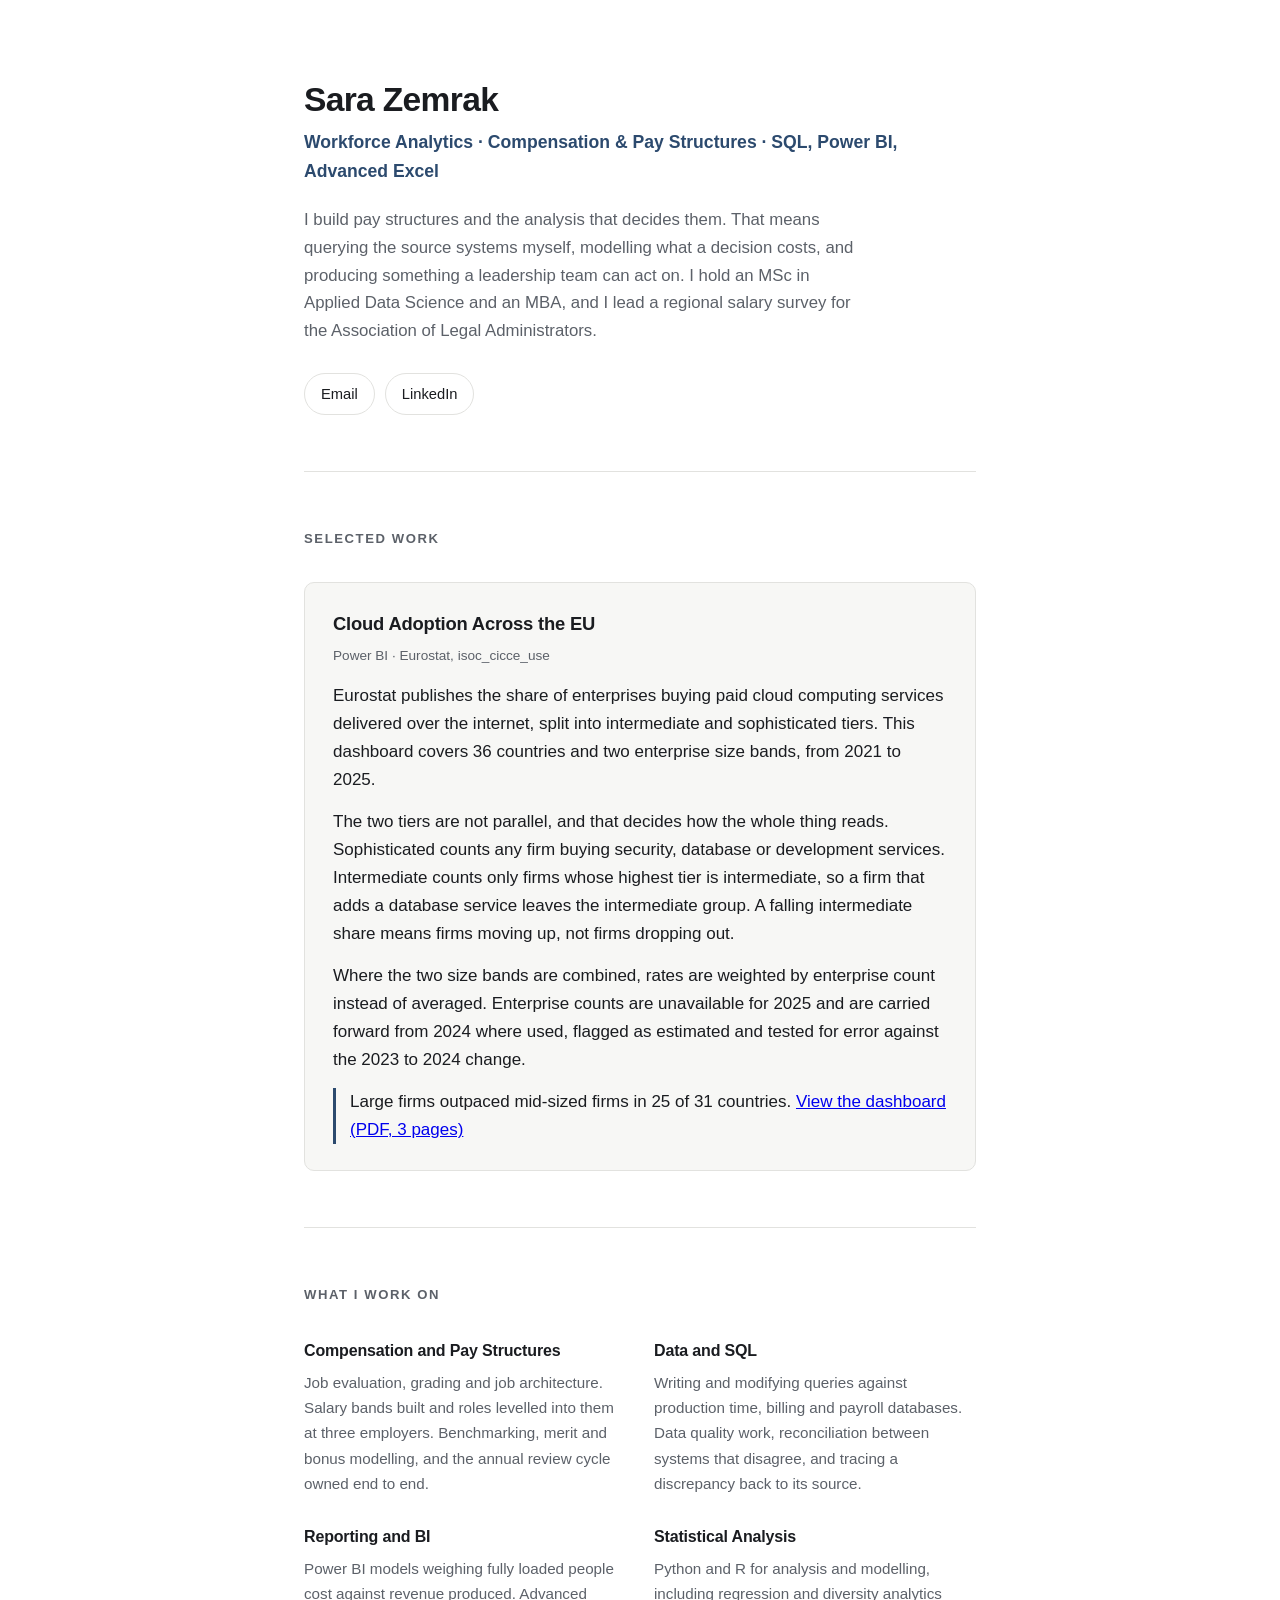
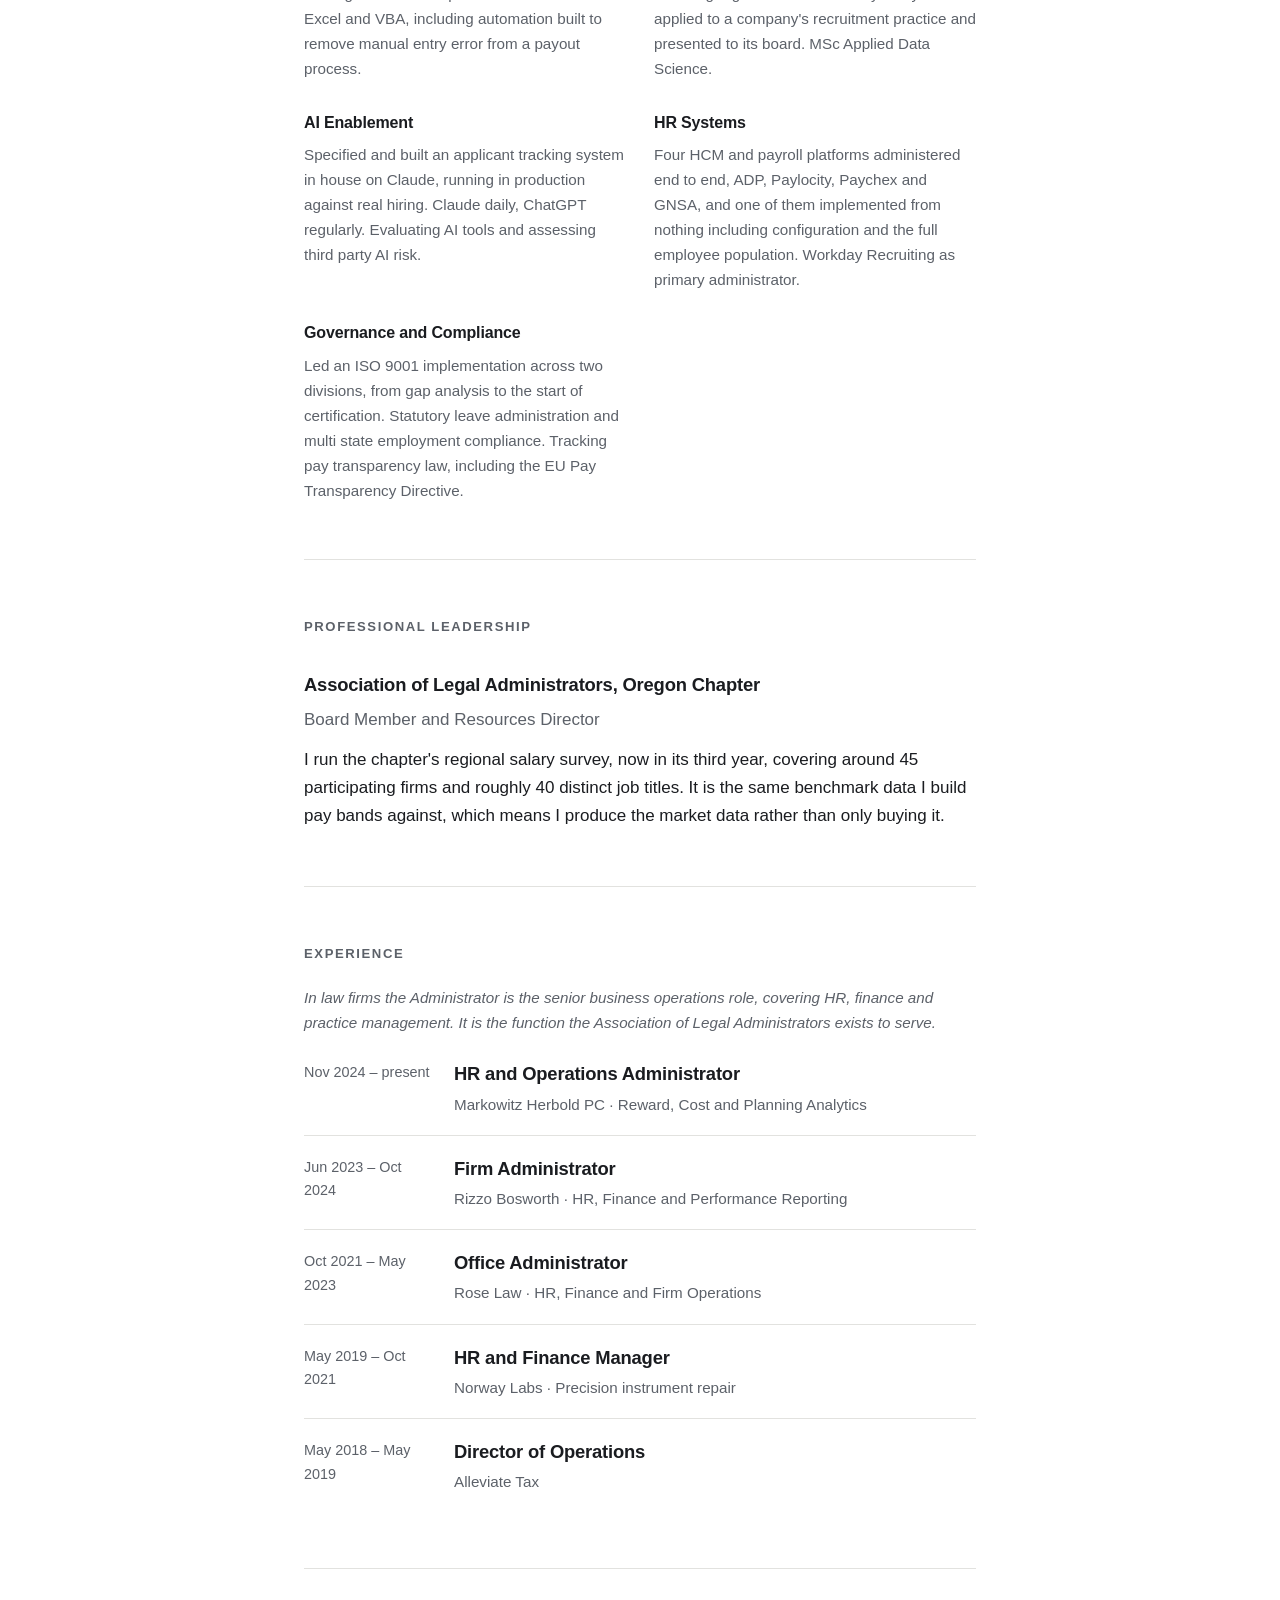
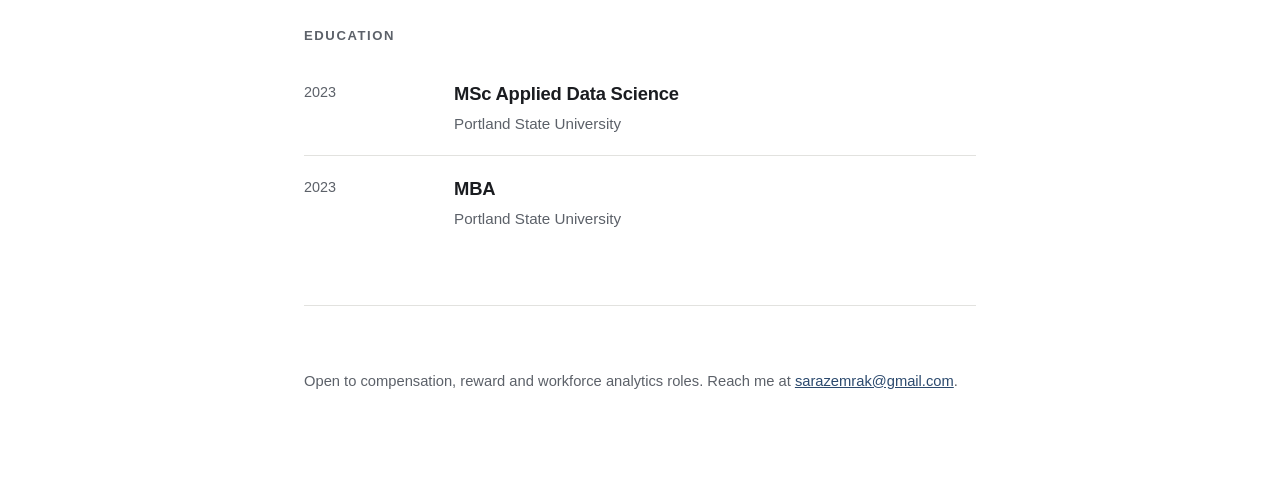
==== index.html @ 0045dd59 "Add files via upload" ====
<!DOCTYPE html>
<html lang="en">
<head>
<meta charset="utf-8">
<meta name="viewport" content="width=device-width, initial-scale=1">
<title>Sara Zemrak - Workforce Analytics and Compensation</title>
<meta name="description" content="Workforce analytics and compensation work: pay structures, SQL against source systems, and modelling that leadership teams act on.">

<!-- ============================================================
     Site is live at its URL but NOT indexed by search engines.
     Delete the line below if you ever want it findable by search.
     ============================================================ -->
<meta name="robots" content="noindex, nofollow">

<style>
:root {
  --bg: #ffffff;
  --surface: #f7f7f5;
  --text: #1a1c20;
  --muted: #5c6169;
  --line: #e2e2df;
  --accent: #2c4a6e;
}

@media (prefers-color-scheme: dark) {
  :root {
    --bg: #14161a;
    --surface: #1c1f25;
    --text: #e8e7e4;
    --muted: #9aa0a8;
    --line: #2a2e35;
    --accent: #8fb3d9;
  }
}

* { box-sizing: border-box; }

body {
  margin: 0;
  padding: 0;
  background: var(--bg);
  color: var(--text);
  font-family: -apple-system, BlinkMacSystemFont, "Segoe UI", Helvetica, Arial, sans-serif;
  font-size: 17px;
  line-height: 1.65;
  -webkit-font-smoothing: antialiased;
}

.wrap {
  max-width: 720px;
  margin: 0 auto;
  padding: 0 24px;
}

/* ---------- header ---------- */

header {
  padding: 80px 0 56px;
  border-bottom: 1px solid var(--line);
}

h1 {
  font-size: 2.1rem;
  line-height: 1.2;
  margin: 0 0 8px;
  letter-spacing: -0.02em;
}

.role {
  font-size: 1.1rem;
  color: var(--accent);
  font-weight: 600;
  margin: 0 0 20px;
}

.intro {
  font-size: 1.05rem;
  color: var(--muted);
  margin: 0 0 28px;
  max-width: 60ch;
}

.links {
  display: flex;
  flex-wrap: wrap;
  gap: 10px;
}

.links a {
  display: inline-block;
  padding: 8px 16px;
  border: 1px solid var(--line);
  border-radius: 999px;
  color: var(--text);
  text-decoration: none;
  font-size: 0.92rem;
  transition: border-color .15s, color .15s;
}

.links a:hover {
  border-color: var(--accent);
  color: var(--accent);
}

/* ---------- sections ---------- */

section {
  padding: 56px 0;
  border-bottom: 1px solid var(--line);
}

h2 {
  font-size: 0.82rem;
  text-transform: uppercase;
  letter-spacing: 0.12em;
  color: var(--muted);
  font-weight: 600;
  margin: 0 0 32px;
}

h3 {
  font-size: 1.15rem;
  margin: 0 0 6px;
  letter-spacing: -0.01em;
}

/* ---------- work cards ---------- */

.case {
  background: var(--surface);
  border: 1px solid var(--line);
  border-radius: 10px;
  padding: 26px 28px;
  margin-bottom: 20px;
}

.case:last-child { margin-bottom: 0; }

.case .context {
  font-size: 0.85rem;
  color: var(--muted);
  margin: 0 0 14px;
}

.case p { margin: 0 0 14px; }
.case p:last-child { margin-bottom: 0; }

.result {
  border-left: 3px solid var(--accent);
  padding-left: 14px;
  font-weight: 500;
}

/* ---------- capability grid ---------- */

.grid {
  display: grid;
  grid-template-columns: repeat(auto-fit, minmax(220px, 1fr));
  gap: 28px;
}

.grid h3 { font-size: 1rem; }

.grid p {
  margin: 0;
  color: var(--muted);
  font-size: 0.95rem;
}

/* ---------- experience ---------- */

.role-entry {
  display: grid;
  grid-template-columns: 130px 1fr;
  gap: 20px;
  padding: 18px 0;
  border-top: 1px solid var(--line);
}

.role-entry:first-of-type { border-top: none; padding-top: 0; }

.role-entry .when {
  color: var(--muted);
  font-size: 0.9rem;
  padding-top: 2px;
}

.role-entry h3 { margin-bottom: 2px; }

.role-entry .org {
  color: var(--muted);
  font-size: 0.95rem;
  margin: 0;
}

@media (max-width: 560px) {
  .role-entry { grid-template-columns: 1fr; gap: 4px; }
  header { padding-top: 56px; }
  h1 { font-size: 1.75rem; }
}

/* ---------- footer ---------- */

footer {
  padding: 48px 0 72px;
  color: var(--muted);
  font-size: 0.92rem;
}

footer a { color: var(--accent); }
</style>
</head>
<body>

<div class="wrap">

<header>
  <h1>Sara Zemrak</h1>
  <p class="role">Workforce Analytics &middot; Compensation &amp; Pay Structures &middot; SQL, Power BI, Advanced Excel</p>

  <p class="intro">
    I build pay structures and the analysis that decides them. That means querying the
    source systems myself, modelling what a decision costs, and producing something a
    leadership team can act on. I hold an MSc in Applied Data Science and an MBA, and
    I lead a regional salary survey for the Association of Legal Administrators.
  </p>

  <div class="links">
    <a href="mailto:sarazemrak@gmail.com">Email</a>
    <a href="https://www.linkedin.com/in/sarazemrak">LinkedIn</a>
  </div>
</header>

<section>
  <h2>Selected Work</h2>

  <div class="case">
    <h3>Cloud Adoption Across the EU</h3>
    <p class="context">Power BI &middot; Eurostat, isoc_cicce_use</p>
    <p>Eurostat publishes the share of enterprises buying paid cloud computing
       services delivered over the internet, split into intermediate and
       sophisticated tiers. This dashboard covers 36 countries and two enterprise
       size bands, from 2021 to 2025.</p>
    <p>The two tiers are not parallel, and that decides how the whole thing reads.
       Sophisticated counts any firm buying security, database or development
       services. Intermediate counts only firms whose highest tier is intermediate,
       so a firm that adds a database service leaves the intermediate group. A
       falling intermediate share means firms moving up, not firms dropping out.</p>
    <p>Where the two size bands are combined, rates are weighted by enterprise count
       instead of averaged. Enterprise counts are unavailable for 2025 and are
       carried forward from 2024 where used, flagged as estimated and tested for
       error against the 2023 to 2024 change.</p>
    <p class="result">Large firms outpaced mid-sized firms in 25 of 31 countries.
       <a href="cloud-adoption-dashboard.pdf">View the dashboard (PDF, 3 pages)</a></p>
  </div>

  <!-- Further cards go here as they are finished. Template:

  <div class="case">
    <h3>Title</h3>
    <p class="context">Tool &middot; Dataset</p>
    <p>What it shows.</p>
    <p>How it is built.</p>
    <p class="result">The finding. <a href="file.pdf">Link</a></p>
  </div>

  -->

</section>

<section>
  <h2>What I Work On</h2>

  <div class="grid">

    <div>
      <h3>Compensation and Pay Structures</h3>
      <p>Job evaluation, grading and job architecture. Salary bands built and roles
         levelled into them at three employers. Benchmarking, merit and bonus
         modelling, and the annual review cycle owned end to end.</p>
    </div>

    <div>
      <h3>Data and SQL</h3>
      <p>Writing and modifying queries against production time, billing and payroll
         databases. Data quality work, reconciliation between systems that disagree,
         and tracing a discrepancy back to its source.</p>
    </div>

    <div>
      <h3>Reporting and BI</h3>
      <p>Power BI models weighing fully loaded people cost against revenue produced.
         Advanced Excel and VBA, including automation built to remove manual entry
         error from a payout process.</p>
    </div>

    <div>
      <h3>Statistical Analysis</h3>
      <p>Python and R for analysis and modelling, including regression and diversity
         analytics applied to a company's recruitment practice and presented to its
         board. MSc Applied Data Science.</p>
    </div>

    <div>
      <h3>AI Enablement</h3>
      <p>Specified and built an applicant tracking system in house on Claude, running
         in production against real hiring. Claude daily, ChatGPT regularly. Evaluating
         AI tools and assessing third party AI risk.</p>
    </div>

    <div>
      <h3>HR Systems</h3>
      <p>Four HCM and payroll platforms administered end to end, ADP, Paylocity,
         Paychex and GNSA, and one of them implemented from nothing including
         configuration and the full employee population. Workday Recruiting as
         primary administrator.</p>
    </div>

    <div>
      <h3>Governance and Compliance</h3>
      <p>Led an ISO 9001 implementation across two divisions, from gap analysis to
         the start of certification. Statutory leave administration and multi state
         employment compliance. Tracking pay transparency law, including the EU
         Pay Transparency Directive.</p>
    </div>

  </div>
</section>

<section>
  <h2>Professional Leadership</h2>

  <h3>Association of Legal Administrators, Oregon Chapter</h3>
  <p class="org" style="color:var(--muted); margin:0 0 12px;">Board Member and Resources Director</p>
  <p style="margin:0;">I run the chapter's regional salary survey, now in its third year,
     covering around 45 participating firms and roughly 40 distinct job titles. It is
     the same benchmark data I build pay bands against, which means I produce the
     market data rather than only buying it.</p>
</section>

<section>
  <h2>Experience</h2>

  <p style="font-style:italic; color:var(--muted); font-size:0.95rem; margin:-12px 0 24px;">
    In law firms the Administrator is the senior business operations role, covering HR,
    finance and practice management. It is the function the Association of Legal
    Administrators exists to serve.</p>

  <div class="role-entry">
    <div class="when">Nov 2024 &ndash; present</div>
    <div>
      <h3>HR and Operations Administrator</h3>
      <p class="org">Markowitz Herbold PC &middot; Reward, Cost and Planning Analytics</p>
    </div>
  </div>

  <div class="role-entry">
    <div class="when">Jun 2023 &ndash; Oct 2024</div>
    <div>
      <h3>Firm Administrator</h3>
      <p class="org">Rizzo Bosworth &middot; HR, Finance and Performance Reporting</p>
    </div>
  </div>

  <div class="role-entry">
    <div class="when">Oct 2021 &ndash; May 2023</div>
    <div>
      <h3>Office Administrator</h3>
      <p class="org">Rose Law &middot; HR, Finance and Firm Operations</p>
    </div>
  </div>

  <div class="role-entry">
    <div class="when">May 2019 &ndash; Oct 2021</div>
    <div>
      <h3>HR and Finance Manager</h3>
      <p class="org">Norway Labs &middot; Precision instrument repair</p>
    </div>
  </div>

  <div class="role-entry">
    <div class="when">May 2018 &ndash; May 2019</div>
    <div>
      <h3>Director of Operations</h3>
      <p class="org">Alleviate Tax</p>
    </div>
  </div>

</section>

<section>
  <h2>Education</h2>

  <div class="role-entry">
    <div class="when">2023</div>
    <div>
      <h3>MSc Applied Data Science</h3>
      <p class="org">Portland State University</p>
    </div>
  </div>

  <div class="role-entry">
    <div class="when">2023</div>
    <div>
      <h3>MBA</h3>
      <p class="org">Portland State University</p>
    </div>
  </div>

</section>

<footer>
  <p>Open to compensation, reward and workforce analytics roles.
     Reach me at <a href="mailto:sarazemrak@gmail.com">sarazemrak@gmail.com</a>.</p>
</footer>

</div>

</body>
</html>
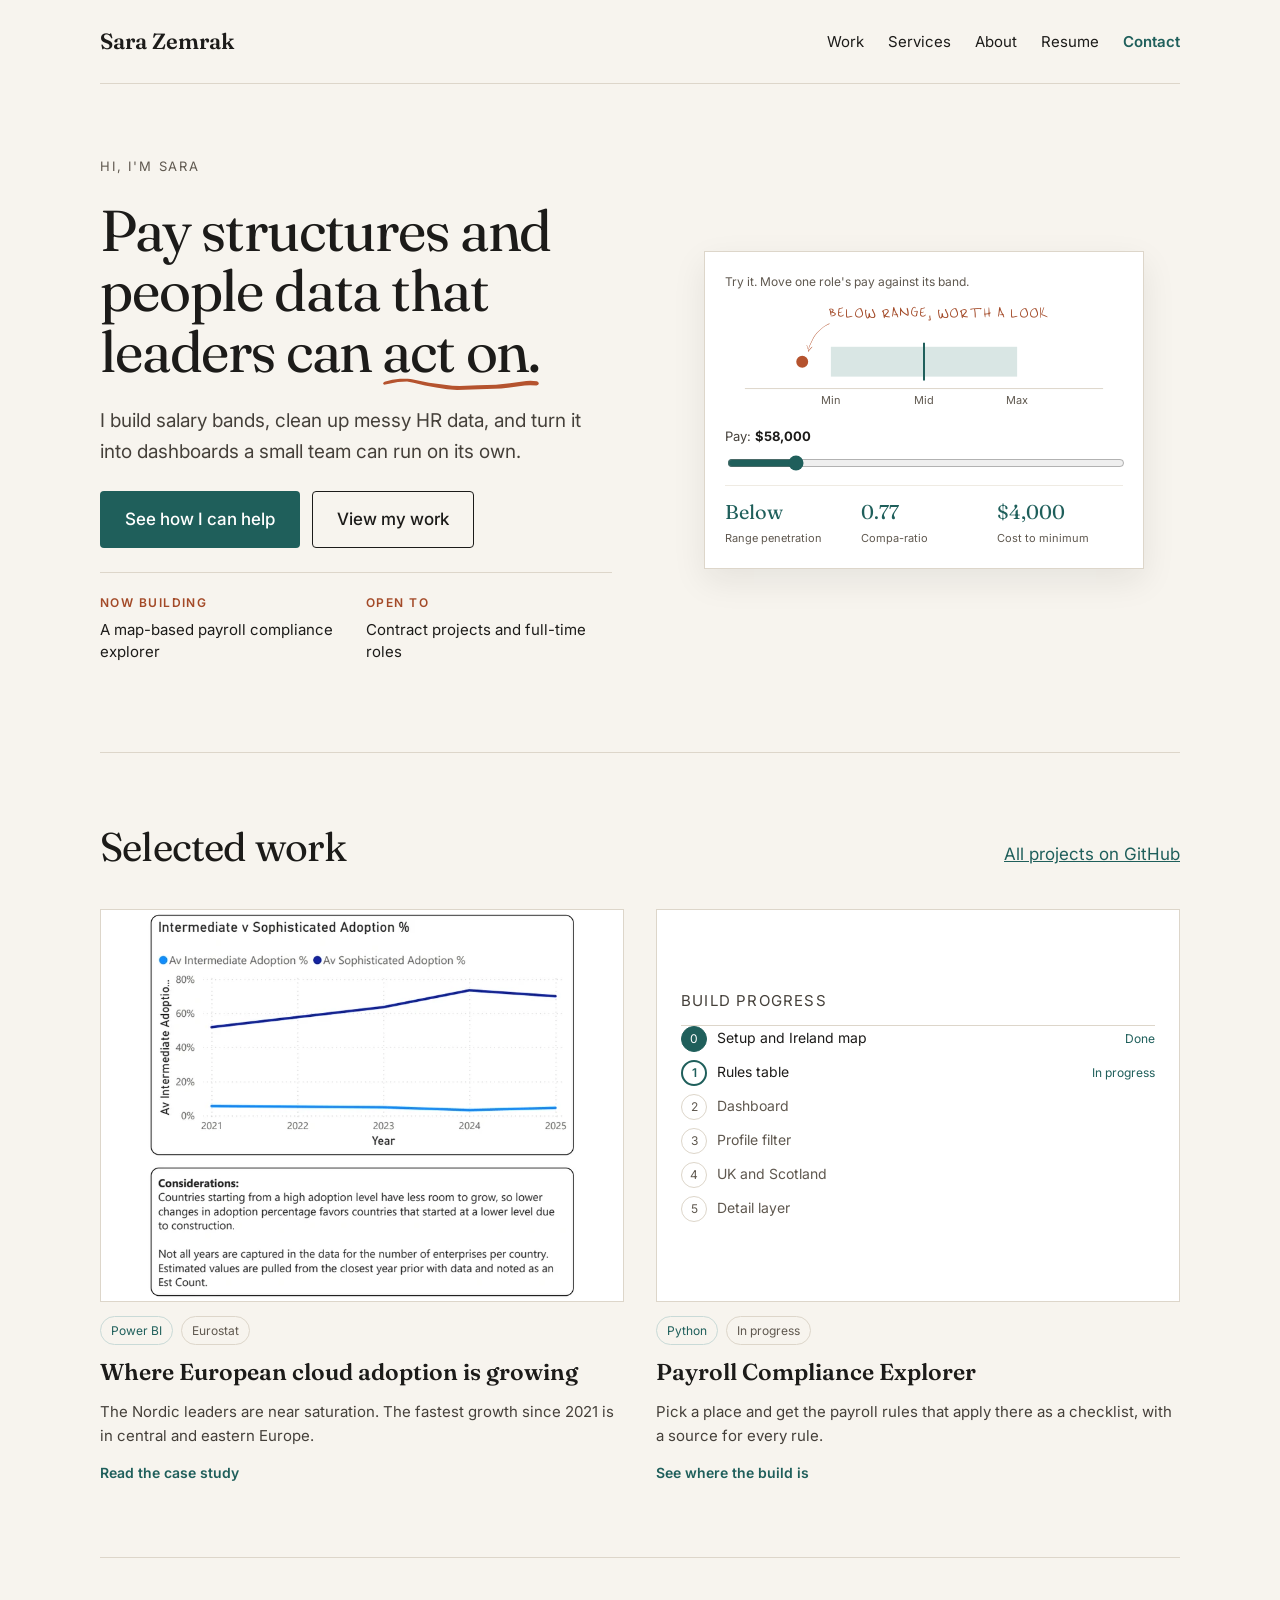
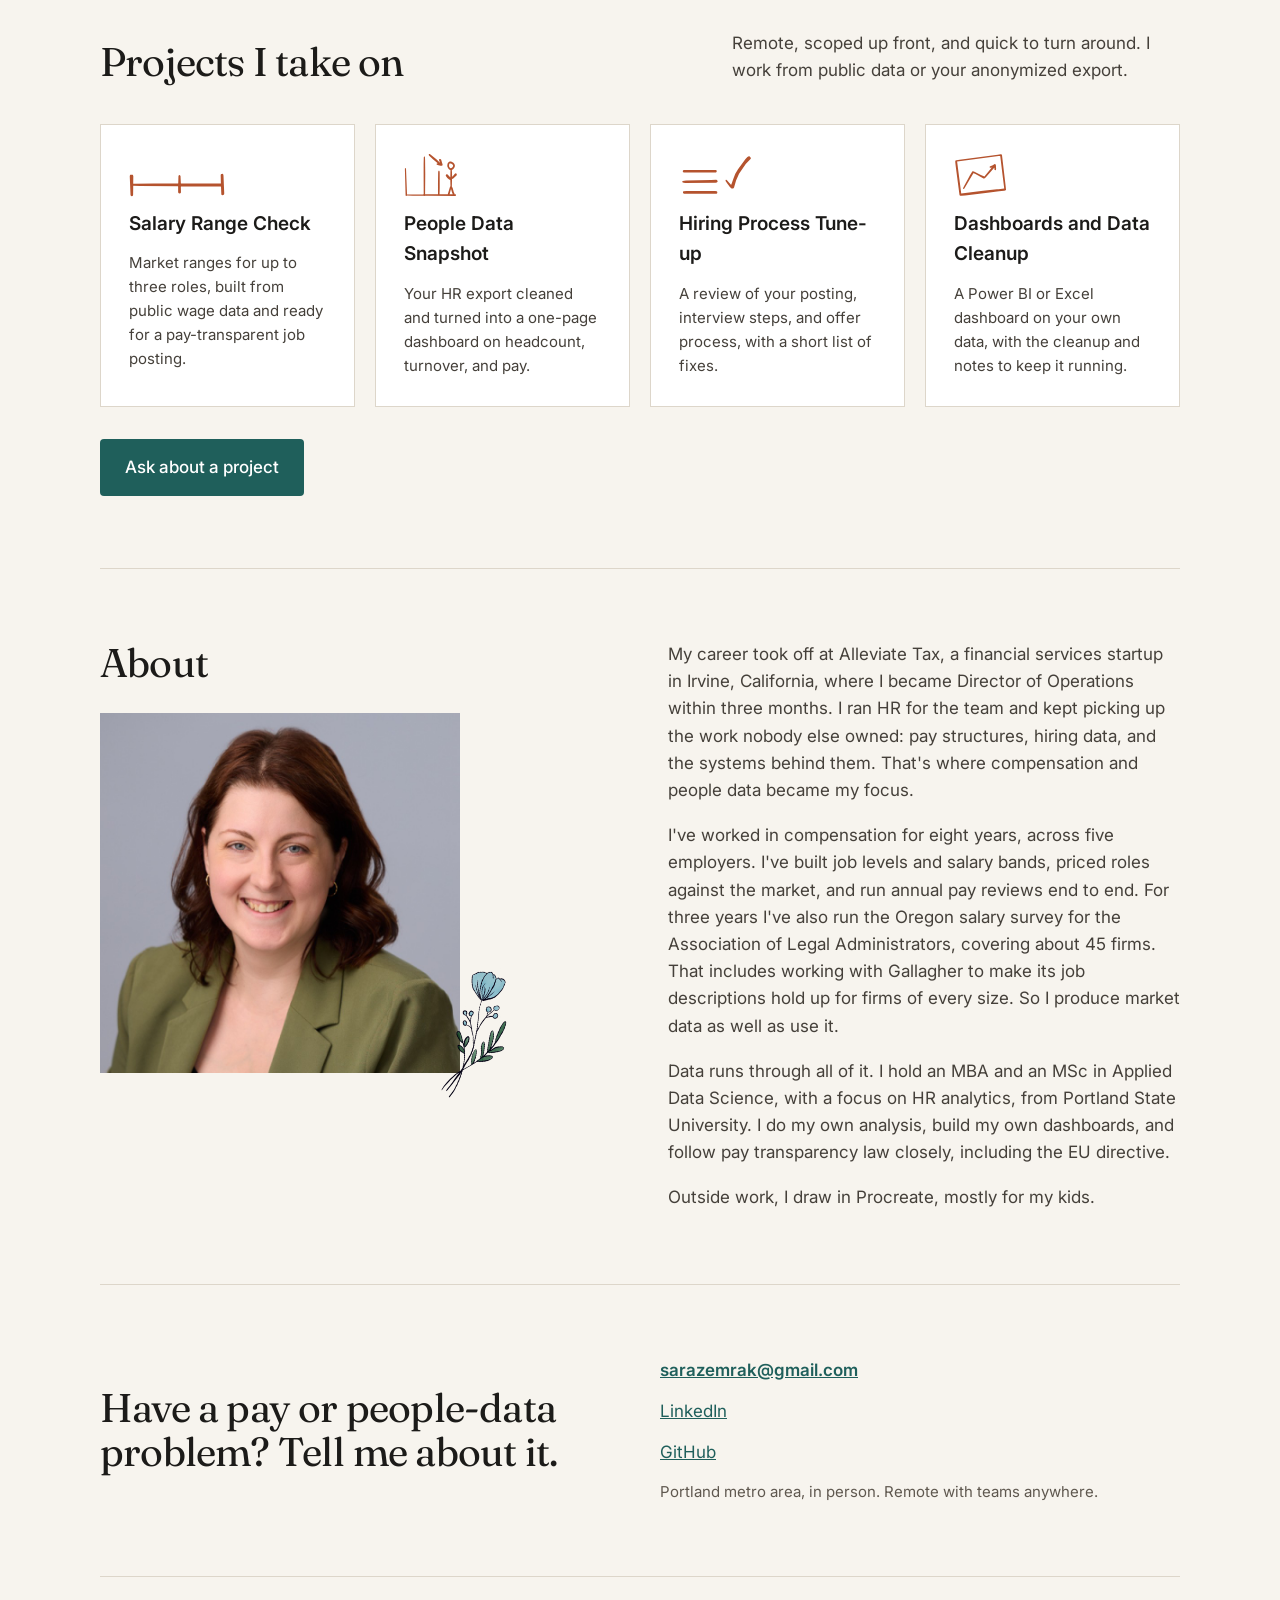
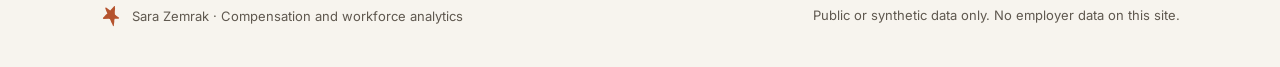
==== commit 7a611c1c: "Launch portfolio site with resume page and case studies Homepage rebuild, interactive resume, Cloud " ====
--- a/index.html
+++ b/index.html
@@ -1,420 +1,178 @@
-<!DOCTYPE html>
+<!doctype html>
 <html lang="en">
 <head>
 <meta charset="utf-8">
 <meta name="viewport" content="width=device-width, initial-scale=1">
-<title>Sara Zemrak - Workforce Analytics and Compensation</title>
-<meta name="description" content="Workforce analytics and compensation work: pay structures, SQL against source systems, and modelling that leadership teams act on.">
-
-<!-- ============================================================
-     Site is live at its URL but NOT indexed by search engines.
-     Delete the line below if you ever want it findable by search.
-     ============================================================ -->
-<meta name="robots" content="noindex, nofollow">
-
-<style>
-:root {
-  --bg: #ffffff;
-  --surface: #f7f7f5;
-  --text: #1a1c20;
-  --muted: #5c6169;
-  --line: #e2e2df;
-  --accent: #2c4a6e;
-}
-
-@media (prefers-color-scheme: dark) {
-  :root {
-    --bg: #14161a;
-    --surface: #1c1f25;
-    --text: #e8e7e4;
-    --muted: #9aa0a8;
-    --line: #2a2e35;
-    --accent: #8fb3d9;
-  }
-}
-
-* { box-sizing: border-box; }
-
-body {
-  margin: 0;
-  padding: 0;
-  background: var(--bg);
-  color: var(--text);
-  font-family: -apple-system, BlinkMacSystemFont, "Segoe UI", Helvetica, Arial, sans-serif;
-  font-size: 17px;
-  line-height: 1.65;
-  -webkit-font-smoothing: antialiased;
-}
-
-.wrap {
-  max-width: 720px;
-  margin: 0 auto;
-  padding: 0 24px;
-}
-
-/* ---------- header ---------- */
-
-header {
-  padding: 80px 0 56px;
-  border-bottom: 1px solid var(--line);
-}
-
-h1 {
-  font-size: 2.1rem;
-  line-height: 1.2;
-  margin: 0 0 8px;
-  letter-spacing: -0.02em;
-}
-
-.role {
-  font-size: 1.1rem;
-  color: var(--accent);
-  font-weight: 600;
-  margin: 0 0 20px;
-}
-
-.intro {
-  font-size: 1.05rem;
-  color: var(--muted);
-  margin: 0 0 28px;
-  max-width: 60ch;
-}
-
-.links {
-  display: flex;
-  flex-wrap: wrap;
-  gap: 10px;
-}
-
-.links a {
-  display: inline-block;
-  padding: 8px 16px;
-  border: 1px solid var(--line);
-  border-radius: 999px;
-  color: var(--text);
-  text-decoration: none;
-  font-size: 0.92rem;
-  transition: border-color .15s, color .15s;
-}
-
-.links a:hover {
-  border-color: var(--accent);
-  color: var(--accent);
-}
-
-/* ---------- sections ---------- */
-
-section {
-  padding: 56px 0;
-  border-bottom: 1px solid var(--line);
-}
-
-h2 {
-  font-size: 0.82rem;
-  text-transform: uppercase;
-  letter-spacing: 0.12em;
-  color: var(--muted);
-  font-weight: 600;
-  margin: 0 0 32px;
-}
-
-h3 {
-  font-size: 1.15rem;
-  margin: 0 0 6px;
-  letter-spacing: -0.01em;
-}
-
-/* ---------- work cards ---------- */
-
-.case {
-  background: var(--surface);
-  border: 1px solid var(--line);
-  border-radius: 10px;
-  padding: 26px 28px;
-  margin-bottom: 20px;
-}
-
-.case:last-child { margin-bottom: 0; }
-
-.case .context {
-  font-size: 0.85rem;
-  color: var(--muted);
-  margin: 0 0 14px;
-}
-
-.case p { margin: 0 0 14px; }
-.case p:last-child { margin-bottom: 0; }
-
-.result {
-  border-left: 3px solid var(--accent);
-  padding-left: 14px;
-  font-weight: 500;
-}
-
-/* ---------- capability grid ---------- */
-
-.grid {
-  display: grid;
-  grid-template-columns: repeat(auto-fit, minmax(220px, 1fr));
-  gap: 28px;
-}
-
-.grid h3 { font-size: 1rem; }
-
-.grid p {
-  margin: 0;
-  color: var(--muted);
-  font-size: 0.95rem;
-}
-
-/* ---------- experience ---------- */
-
-.role-entry {
-  display: grid;
-  grid-template-columns: 130px 1fr;
-  gap: 20px;
-  padding: 18px 0;
-  border-top: 1px solid var(--line);
-}
-
-.role-entry:first-of-type { border-top: none; padding-top: 0; }
-
-.role-entry .when {
-  color: var(--muted);
-  font-size: 0.9rem;
-  padding-top: 2px;
-}
-
-.role-entry h3 { margin-bottom: 2px; }
-
-.role-entry .org {
-  color: var(--muted);
-  font-size: 0.95rem;
-  margin: 0;
-}
-
-@media (max-width: 560px) {
-  .role-entry { grid-template-columns: 1fr; gap: 4px; }
-  header { padding-top: 56px; }
-  h1 { font-size: 1.75rem; }
-}
-
-/* ---------- footer ---------- */
-
-footer {
-  padding: 48px 0 72px;
-  color: var(--muted);
-  font-size: 0.92rem;
-}
-
-footer a { color: var(--accent); }
-</style>
+<title>Sara Zemrak · Compensation and Workforce Analytics</title>
+<meta name="description" content="Sara Zemrak builds salary bands, cleans up HR data, and turns it into dashboards small teams can run. Compensation and workforce analytics with SQL, Power BI, and Excel.">
+<link rel="canonical" href="https://sarazemrak.github.io/">
+<meta property="og:type" content="website">
+<meta property="og:title" content="Sara Zemrak · Compensation and Workforce Analytics">
+<meta property="og:description" content="Pay structures and people data that leaders can act on.">
+<meta property="og:url" content="https://sarazemrak.github.io/">
+<link rel="icon" href="favicon.svg" type="image/svg+xml">
+<link rel="preconnect" href="https://fonts.googleapis.com">
+<link rel="preconnect" href="https://fonts.gstatic.com" crossorigin>
+<link href="https://fonts.googleapis.com/css2?family=Fraunces:ital,opsz,wght@0,9..144,400;0,9..144,600;1,9..144,400&family=Inter:wght@400;500;600&display=swap" rel="stylesheet">
+<link rel="stylesheet" href="assets/site.css">
 </head>
 <body>
-
+<a class="skip" href="#main">Skip to content</a>
 <div class="wrap">
 
-<header>
-  <h1>Sara Zemrak</h1>
-  <p class="role">Workforce Analytics &middot; Compensation &amp; Pay Structures &middot; SQL, Power BI, Advanced Excel</p>
-
-  <p class="intro">
-    I build pay structures and the analysis that decides them. That means querying the
-    source systems myself, modelling what a decision costs, and producing something a
-    leadership team can act on. I hold an MSc in Applied Data Science and an MBA, and
-    I lead a regional salary survey for the Association of Legal Administrators.
-  </p>
-
-  <div class="links">
-    <a href="mailto:sarazemrak@gmail.com">Email</a>
-    <a href="https://www.linkedin.com/in/sarazemrak">LinkedIn</a>
-  </div>
+<header class="site-header">
+  <a class="brand" href="./">Sara Zemrak</a>
+  <nav class="site-nav" aria-label="Main">
+    <a href="#work">Work</a>
+    <a href="#services">Services</a>
+    <a href="#about">About</a>
+    <a href="resume/">Resume</a>
+    <a class="nav-cta" href="#contact">Contact</a>
+  </nav>
 </header>
 
-<section>
-  <h2>Selected Work</h2>
+<main id="main">
 
-  <div class="case">
-    <h3>Cloud Adoption Across the EU</h3>
-    <p class="context">Power BI &middot; Eurostat, isoc_cicce_use</p>
-    <p>Eurostat publishes the share of enterprises buying paid cloud computing
-       services delivered over the internet, split into intermediate and
-       sophisticated tiers. This dashboard covers 36 countries and two enterprise
-       size bands, from 2021 to 2025.</p>
-    <p>The two tiers are not parallel, and that decides how the whole thing reads.
-       Sophisticated counts any firm buying security, database or development
-       services. Intermediate counts only firms whose highest tier is intermediate,
-       so a firm that adds a database service leaves the intermediate group. A
-       falling intermediate share means firms moving up, not firms dropping out.</p>
-    <p>Where the two size bands are combined, rates are weighted by enterprise count
-       instead of averaged. Enterprise counts are unavailable for 2025 and are
-       carried forward from 2024 where used, flagged as estimated and tested for
-       error against the 2023 to 2024 change.</p>
-    <p class="result">Large firms outpaced mid-sized firms in 25 of 31 countries.
-       <a href="cloud-adoption-dashboard.pdf">View the dashboard (PDF, 3 pages)</a></p>
+<section class="hero">
+  <div class="hero-copy">
+    <p class="eyebrow">Hi, I'm Sara</p>
+    <h1 class="display">Pay structures and people data that leaders can
+      <span class="scribble">act on.<svg viewBox="0 0 486 65" preserveAspectRatio="none" aria-hidden="true"><path class="ink" d="M62 13 85 13 94 14 148 27 217 38 239 39 293 36 346 34 387 29 436 21 448 20 467 22 471 25 473 30 471 34 466 37 447 36 431 37 362 48 231 53 202 50 169 44 136 37 102 27 83 23 56 25 15 34 13 32 12 29 15 25 19 23 39 17 62 13Z"/></svg></span></h1>
+    <p class="lede">I build salary bands, clean up messy HR data, and turn it into dashboards a small team can run on its own.</p>
+    <div class="btn-row">
+      <a class="btn btn-primary" href="#services">See how I can help</a>
+      <a class="btn btn-ghost" href="#work">View my work</a>
+    </div>
+    <div class="now-strip">
+      <div><span class="kicker">Now building</span><span>A map-based payroll compliance explorer</span></div>
+      <div><span class="kicker">Open to</span><span>Contract projects and full-time roles</span></div>
+    </div>
   </div>
 
-  <!-- Further cards go here as they are finished. Template:
-
-  <div class="case">
-    <h3>Title</h3>
-    <p class="context">Tool &middot; Dataset</p>
-    <p>What it shows.</p>
-    <p>How it is built.</p>
-    <p class="result">The finding. <a href="file.pdf">Link</a></p>
-  </div>
-
-  -->
-
-</section>
-
-<section>
-  <h2>What I Work On</h2>
-
-  <div class="grid">
-
-    <div>
-      <h3>Compensation and Pay Structures</h3>
-      <p>Job evaluation, grading and job architecture. Salary bands built and roles
-         levelled into them at three employers. Benchmarking, merit and bonus
-         modelling, and the annual review cycle owned end to end.</p>
-    </div>
-
-    <div>
-      <h3>Data and SQL</h3>
-      <p>Writing and modifying queries against production time, billing and payroll
-         databases. Data quality work, reconciliation between systems that disagree,
-         and tracing a discrepancy back to its source.</p>
-    </div>
-
-    <div>
-      <h3>Reporting and BI</h3>
-      <p>Power BI models weighing fully loaded people cost against revenue produced.
-         Advanced Excel and VBA, including automation built to remove manual entry
-         error from a payout process.</p>
-    </div>
-
-    <div>
-      <h3>Statistical Analysis</h3>
-      <p>Python and R for analysis and modelling, including regression and diversity
-         analytics applied to a company's recruitment practice and presented to its
-         board. MSc Applied Data Science.</p>
-    </div>
-
-    <div>
-      <h3>AI Enablement</h3>
-      <p>Specified and built an applicant tracking system in house on Claude, running
-         in production against real hiring. Claude daily, ChatGPT regularly. Evaluating
-         AI tools and assessing third party AI risk.</p>
-    </div>
-
-    <div>
-      <h3>HR Systems</h3>
-      <p>Four HCM and payroll platforms administered end to end, ADP, Paylocity,
-         Paychex and GNSA, and one of them implemented from nothing including
-         configuration and the full employee population. Workday Recruiting as
-         primary administrator.</p>
-    </div>
-
-    <div>
-      <h3>Governance and Compliance</h3>
-      <p>Led an ISO 9001 implementation across two divisions, from gap analysis to
-         the start of certification. Statutory leave administration and multi state
-         employment compliance. Tracking pay transparency law, including the EU
-         Pay Transparency Directive.</p>
-    </div>
-
+  <div class="hero-visual">
+    <figure class="band-card" id="band">
+      <figcaption>Try it. Move one role's pay against its band.</figcaption>
+      <svg viewBox="0 0 400 112" role="img" aria-label="Illustrative salary band">
+        <line x1="20" y1="86" x2="380" y2="86" stroke="#DDD6CA"/>
+        <rect x="106.4" y="44" width="187.2" height="30" fill="#D9E6E4"/>
+        <line x1="200" y1="40" x2="200" y2="78" stroke="#1F5F5B" stroke-width="2"/>
+        <text x="106.4" y="102" font-size="11" fill="#5F584F" text-anchor="middle" font-family="Inter, sans-serif">Min</text>
+        <text x="200" y="102" font-size="11" fill="#5F584F" text-anchor="middle" font-family="Inter, sans-serif">Mid</text>
+        <text x="293.6" y="102" font-size="11" fill="#5F584F" text-anchor="middle" font-family="Inter, sans-serif">Max</text>
+        <circle class="dot" cx="92" cy="59" r="7" stroke="#FFFFFF" stroke-width="2" style="fill: var(--spark)"/>
+        <g class="note-arrow" transform="translate(-12 19.8) scale(0.051)"><path class="ink" d="M456 15 461 14 466 16 467 20 465 24 430 39 393 60 353 86 304 125 227 200 194 238 164 280 142 319 83 443 66 487 62 501 59 517 57 520 54 519 53 514 58 490 68 460 85 420 142 302 162 267 184 237 211 205 236 178 289 127 317 102 355 73 386 53 418 34 446 21 456 15ZM15 439 19 439 24 449 39 498 55 542 57 542 94 500 114 481 124 475 128 477 127 480 96 511 70 541 59 557 53 571 49 574 45 573 42 570 47 553 45 538 31 497 21 462 14 442 15 439Z"/></g>
+        <text class="note" x="118" y="16">below range, worth a look</text>
+      </svg>
+      <label class="band-label">
+        <span>Pay: <strong data-out="pay">$58,000</strong></span>
+        <input type="range" min="50000" max="100000" step="500" value="58000">
+      </label>
+      <dl class="band-stats">
+        <div><dt>Range penetration</dt><dd data-out="pen">Below</dd></div>
+        <div><dt>Compa-ratio</dt><dd data-out="compa">0.77</dd></div>
+        <div><dt>Cost to minimum</dt><dd data-out="cost">$4,000</dd></div>
+      </dl>
+    </figure>
   </div>
 </section>
 
-<section>
-  <h2>Professional Leadership</h2>
-
-  <h3>Association of Legal Administrators, Oregon Chapter</h3>
-  <p class="org" style="color:var(--muted); margin:0 0 12px;">Board Member and Resources Director</p>
-  <p style="margin:0;">I run the chapter's regional salary survey, now in its third year,
-     covering around 45 participating firms and roughly 40 distinct job titles. It is
-     the same benchmark data I build pay bands against, which means I produce the
-     market data rather than only buying it.</p>
+<section class="section" id="work">
+  <div class="section-head">
+    <h2 class="section-title">Selected work</h2>
+    <a href="https://github.com/sarazemrak">All projects on GitHub</a>
+  </div>
+  <div class="card-grid">
+    <a class="work-card" href="work/cloud-adoption/">
+      <div class="shot"><img src="assets/art/shot-cloud.webp" alt="Line chart from the Power BI dashboard: sophisticated cloud adoption rising from about 52 to 70 percent between 2021 and 2025, while intermediate adoption stays near 5 percent." width="800" height="600" loading="lazy"></div>
+      <div class="tags"><span class="tag tag-tool">Power BI</span><span class="tag">Eurostat</span></div>
+      <h3 class="work-title">Where European cloud adoption is growing</h3>
+      <p>The Nordic leaders are near saturation. The fastest growth since 2021 is in central and eastern Europe.</p>
+      <span class="card-cta">Read the case study</span>
+    </a>
+    <!-- Device complaint card hidden until the dashboard and write-up are done.
+    <div class="work-card">
+      <div class="shot">Dashboard screenshot</div>
+      <div class="tags"><span class="tag tag-tool">Power BI</span><span class="tag">FDA reports</span></div>
+      <h3 class="work-title">Medical device complaint trends</h3>
+      <p>Public FDA adverse event reports for coronary stents, cleaned and tracked over time.</p>
+      <span class="card-cta muted">Write-up coming soon</span>
+    </div>
+    -->
+    <a class="work-card" href="work/payroll-explorer/">
+      <div class="shot build" role="img" aria-label="Build progress: Phase 0 done, Phase 1 in progress, four phases to go."><p class="build-h">Build progress</p><ol class="phases"><li class="done"><span class="ph-n">0</span><span class="ph-t">Setup and Ireland map</span><span class="ph-s">Done</span></li><li class="now"><span class="ph-n">1</span><span class="ph-t">Rules table</span><span class="ph-s">In progress</span></li><li class=""><span class="ph-n">2</span><span class="ph-t">Dashboard</span></li><li class=""><span class="ph-n">3</span><span class="ph-t">Profile filter</span></li><li class=""><span class="ph-n">4</span><span class="ph-t">UK and Scotland</span></li><li class=""><span class="ph-n">5</span><span class="ph-t">Detail layer</span></li></ol></div>
+      <div class="tags"><span class="tag tag-tool">Python</span><span class="tag">In progress</span></div>
+      <h3 class="work-title">Payroll Compliance Explorer</h3>
+      <p>Pick a place and get the payroll rules that apply there as a checklist, with a source for every rule.</p>
+      <span class="card-cta">See where the build is</span>
+    </a>
+  </div>
 </section>
 
-<section>
-  <h2>Experience</h2>
+<section class="section" id="services">
+  <div class="section-head">
+    <h2 class="section-title">Projects I take on</h2>
+    <p>Remote, scoped up front, and quick to turn around. I work from public data or your anonymized export.</p>
+  </div>
+  <div class="service-grid">
+    <article class="service">
+      <svg viewBox="0 0 889 222" preserveAspectRatio="xMinYMax meet" aria-hidden="true"><path class="ink" d="M857 8 865 7 870 9 873 14 875 23 882 189 880 199 873 203 864 205 860 204 856 201 855 197 852 128 851 126 849 125 482 124 480 126 481 179 480 183 476 187 469 189 461 187 457 183 455 179 455 135 455 125 453 123 99 120 41 118 39 120 39 124 38 205 33 212 25 214 21 213 17 210 14 203 7 29 9 20 12 17 17 15 29 15 33 16 37 19 38 23 40 30 39 96 41 99 230 97 454 97 456 94 458 28 462 21 468 18 474 22 477 28 480 92 481 97 834 98 848 98 851 96 849 21 851 12 857 8Z"/></svg>
+      <h3>Salary Range Check</h3>
+      <p>Market ranges for up to three roles, built from public wage data and ready for a pay-transparent job posting.</p>
+    </article>
+    <article class="service">
+      <svg viewBox="0 0 656 536" preserveAspectRatio="xMinYMax meet" aria-hidden="true"><path class="ink" d="M306 13 314 13 330 24 398 80 438 118 437 112 427 88 426 81 429 76 437 73 442 72 447 75 453 82 470 139 470 145 467 152 460 156 444 154 409 146 399 141 396 136 398 130 402 127 410 126 411 125 356 78 307 32 303 27 301 21 303 15 306 13ZM248 43 252 44 255 50 257 84 259 256 257 503 262 504 414 503 414 359 416 238 418 222 421 217 425 215 429 216 433 222 435 239 435 428 433 502 435 503 466 504 533 502 556 426 561 412 566 405 564 330 563 328 550 324 528 304 512 284 509 276 509 270 511 266 519 260 527 260 537 268 562 295 564 295 566 208 565 206 550 200 542 193 530 172 527 155 530 132 537 118 543 112 551 107 558 105 568 104 573 105 586 111 602 120 614 134 620 150 619 164 611 182 598 197 583 206 585 243 586 290 588 289 602 274 622 250 635 248 644 263 642 271 633 281 600 312 586 318 585 320 583 409 594 430 606 474 615 494 615 501 627 502 631 505 635 513 633 519 626 524 620 524 295 521 259 521 247 523 235 520 108 520 38 518 33 522 26 523 21 520 19 514 19 498 11 204 11 189 13 186 17 184 21 185 23 188 25 200 37 505 39 506 79 505 230 505 238 504 240 503 239 284 239 132 241 53 244 46 248 43ZM554 128 552 132 549 147 549 160 552 170 556 177 563 183 570 185 579 184 587 177 595 166 598 156 597 148 591 140 579 132 569 129 554 128ZM573 438 569 450 556 502 562 503 594 502 585 480 573 438Z"/></svg>
+      <h3>People Data Snapshot</h3>
+      <p>Your HR export cleaned and turned into a one-page dashboard on headcount, turnover, and pay.</p>
+    </article>
+    <article class="service">
+      <svg viewBox="0 0 359 211" preserveAspectRatio="xMinYMax meet" aria-hidden="true"><path class="ink" d="M335 16 340 17 343 22 345 25 343 29 320 53 288 100 274 131 264 166 260 170 252 170 244 163 235 151 224 135 223 129 226 128 229 129 248 151 250 152 251 151 263 117 270 100 283 78 318 30 328 19 335 16ZM87 81 175 81 180 83 181 87 180 91 177 93 153 94 24 93 20 92 18 89 19 84 23 82 87 81ZM154 129 178 128 182 130 185 134 185 138 181 142 176 143 29 144 18 142 15 138 18 134 34 132 154 129ZM36 182 173 182 181 183 184 187 183 193 180 196 177 196 40 196 23 195 19 191 19 186 22 183 36 182Z"/></svg>
+      <h3>Hiring Process Tune-up</h3>
+      <p>A review of your posting, interview steps, and offer process, with a short list of fixes.</p>
+    </article>
+    <article class="service">
+      <svg viewBox="0 0 478 395" preserveAspectRatio="xMinYMax meet" aria-hidden="true"><path class="ink" d="M418 11 425 12 429 16 431 20 463 291 467 329 464 334 459 337 450 339 405 343 387 346 319 355 100 381 68 384 56 383 52 381 49 375 16 124 11 78 12 72 14 67 18 66 23 66 50 61 393 15 418 11ZM400 28 28 77 65 363 261 340 385 326 400 326 451 318 433 176 416 33 414 27 400 28ZM365 99 372 101 376 108 378 143 376 152 371 154 364 151 363 148 363 134 362 132 361 132 290 214 277 226 269 228 265 228 193 189 177 181 174 181 93 319 88 324 82 322 81 317 91 297 142 203 164 165 168 164 179 167 241 197 273 211 337 133 337 131 328 133 323 132 320 127 321 122 348 110 365 99Z"/></svg>
+      <h3>Dashboards and Data Cleanup</h3>
+      <p>A Power BI or Excel dashboard on your own data, with the cleanup and notes to keep it running.</p>
+    </article>
+  </div>
+  <a class="btn btn-primary" href="#contact">Ask about a project</a>
+</section>
 
-  <p style="font-style:italic; color:var(--muted); font-size:0.95rem; margin:-12px 0 24px;">
-    In law firms the Administrator is the senior business operations role, covering HR,
-    finance and practice management. It is the function the Association of Legal
-    Administrators exists to serve.</p>
-
-  <div class="role-entry">
-    <div class="when">Nov 2024 &ndash; present</div>
-    <div>
-      <h3>HR and Operations Administrator</h3>
-      <p class="org">Markowitz Herbold PC &middot; Reward, Cost and Planning Analytics</p>
+<section class="section about" id="about">
+  <div class="about-side">
+    <h2 class="section-title">About</h2>
+    <div class="photo-wrap">
+      <img class="about-photo" src="assets/sara.jpg" alt="Sara Zemrak" width="800" height="800" loading="lazy">
+      <img class="photo-flower" src="assets/art/flower.webp" alt="" width="488" height="1000" loading="lazy">
     </div>
   </div>
-
-  <div class="role-entry">
-    <div class="when">Jun 2023 &ndash; Oct 2024</div>
-    <div>
-      <h3>Firm Administrator</h3>
-      <p class="org">Rizzo Bosworth &middot; HR, Finance and Performance Reporting</p>
-    </div>
+  <div class="about-body">
+    <p>My career took off at Alleviate Tax, a financial services startup in Irvine, California, where I became Director of Operations within three months. I ran HR for the team and kept picking up the work nobody else owned: pay structures, hiring data, and the systems behind them. That's where compensation and people data became my focus.</p>
+    <p>I've worked in compensation for eight years, across five employers. I've built job levels and salary bands, priced roles against the market, and run annual pay reviews end to end. For three years I've also run the Oregon salary survey for the Association of Legal Administrators, covering about 45 firms. That includes working with Gallagher to make its job descriptions hold up for firms of every size. So I produce market data as well as use it.</p>
+    <p>Data runs through all of it. I hold an MBA and an MSc in Applied Data Science, with a focus on HR analytics, from Portland State University. I do my own analysis, build my own dashboards, and follow pay transparency law closely, including the EU directive.</p>
+    <p>Outside work, I draw in Procreate, mostly for my kids.</p>
+    <!-- Card images (assets/art/card-*.webp) and window-scene.webp are kept for a possible Drawings page. -->
   </div>
-
-  <div class="role-entry">
-    <div class="when">Oct 2021 &ndash; May 2023</div>
-    <div>
-      <h3>Office Administrator</h3>
-      <p class="org">Rose Law &middot; HR, Finance and Firm Operations</p>
-    </div>
-  </div>
-
-  <div class="role-entry">
-    <div class="when">May 2019 &ndash; Oct 2021</div>
-    <div>
-      <h3>HR and Finance Manager</h3>
-      <p class="org">Norway Labs &middot; Precision instrument repair</p>
-    </div>
-  </div>
-
-  <div class="role-entry">
-    <div class="when">May 2018 &ndash; May 2019</div>
-    <div>
-      <h3>Director of Operations</h3>
-      <p class="org">Alleviate Tax</p>
-    </div>
-  </div>
-
 </section>
 
-<section>
-  <h2>Education</h2>
-
-  <div class="role-entry">
-    <div class="when">2023</div>
-    <div>
-      <h3>MSc Applied Data Science</h3>
-      <p class="org">Portland State University</p>
-    </div>
+<section class="section contact" id="contact">
+  <h2 class="section-title">Have a pay or people-data problem? Tell me about it.</h2>
+  <div class="contact-links">
+    <a class="email" href="mailto:sarazemrak@gmail.com">sarazemrak@gmail.com</a>
+    <a href="https://www.linkedin.com/in/sarazemrak">LinkedIn</a>
+    <a href="https://github.com/sarazemrak">GitHub</a>
+    <p>Portland metro area, in person. Remote with teams anywhere.</p>
   </div>
-
-  <div class="role-entry">
-    <div class="when">2023</div>
-    <div>
-      <h3>MBA</h3>
-      <p class="org">Portland State University</p>
-    </div>
-  </div>
-
 </section>
 
-<footer>
-  <p>Open to compensation, reward and workforce analytics roles.
-     Reach me at <a href="mailto:sarazemrak@gmail.com">sarazemrak@gmail.com</a>.</p>
+</main>
+
+<footer class="site-footer">
+  <span class="sig"><svg viewBox="0 0 321 398" aria-hidden="true"><path class="ink" d="M220 17 227 17 231 21 232 47 234 62 229 126 231 174 268 204 302 227 306 232 307 237 302 245 295 249 283 250 247 249 227 250 220 277 220 302 214 350 212 374 209 381 202 384 197 380 178 336 167 315 151 276 140 253 135 252 118 251 27 254 20 250 15 244 14 239 19 228 31 215 67 178 95 154 89 138 73 105 58 64 57 56 59 49 64 46 68 46 80 50 109 73 146 98 220 17Z"/></svg>Sara Zemrak · Compensation and workforce analytics</span>
+  <span>Public or synthetic data only. No employer data on this site.</span>
 </footer>
 
 </div>
-
+<script src="assets/band.js"></script>
 </body>
 </html>
--- a/assets/site.css
+++ b/assets/site.css
@@ -0,0 +1,270 @@
+/* Sara Zemrak portfolio. Editorial direction: Fraunces + Inter, teal and terracotta. */
+
+/* Sara's own handwriting font. It has letters, numbers, and basic punctuation, but no $ or %. */
+@font-face {
+  font-family: "Sara Hand";
+  src: url("fonts/sara-hand.woff") format("woff"), url("fonts/sara-hand.ttf") format("truetype");
+  font-display: swap;
+}
+
+:root {
+  --bg: #F7F4EE;
+  --surface: #FFFFFF;
+  --sunk: #E8E2D6;
+  --ink: #1C1B19;
+  --body: #45403A;
+  --muted: #5F584F;
+  --rule: #DDD6CA;
+  --accent: #1F5F5B;
+  --accent-dark: #123E3B;
+  --tint: #D9E6E4;
+  --spark: #B5532E;      /* drawings and chart marks */
+  --spark-text: #A34A28; /* terracotta that passes contrast as text */
+  --serif: "Fraunces", Georgia, serif;
+  --sans: "Inter", system-ui, -apple-system, "Segoe UI", sans-serif;
+  --hand: "Sara Hand", cursive;
+  color-scheme: light;
+}
+
+* { box-sizing: border-box; }
+
+html { scroll-behavior: smooth; }
+@media (prefers-reduced-motion: reduce) { html { scroll-behavior: auto; } }
+
+body {
+  margin: 0;
+  background: var(--bg);
+  color: var(--ink);
+  font-family: var(--sans);
+  font-size: 17px;
+  line-height: 1.6;
+  -webkit-font-smoothing: antialiased;
+}
+
+a { color: var(--accent); }
+a:hover { color: var(--accent-dark); }
+:focus-visible { outline: 2px solid var(--accent); outline-offset: 3px; }
+
+img { max-width: 100%; display: block; }
+
+.wrap { max-width: 1120px; margin: 0 auto; padding: 0 1.25rem; }
+
+.skip { position: absolute; left: -999px; }
+.skip:focus { left: 1rem; top: 1rem; background: var(--surface); padding: 8px 12px; z-index: 10; }
+
+/* ---------- header ---------- */
+.site-header {
+  display: flex; flex-wrap: wrap; justify-content: space-between; align-items: center;
+  gap: 1rem; padding: 24px 0; border-bottom: 1px solid var(--rule);
+}
+.brand { font-family: var(--serif); font-size: 22px; font-weight: 600; color: var(--ink); text-decoration: none; }
+.site-nav { display: flex; flex-wrap: wrap; gap: 24px; font-size: 15px; }
+.site-nav a { color: var(--ink); text-decoration: none; }
+.site-nav a:hover { color: var(--accent); }
+.site-nav .nav-cta { color: var(--accent); font-weight: 600; }
+
+/* ---------- type ---------- */
+h1, h2, h3 { margin: 0; }
+.display {
+  font-family: var(--serif); font-weight: 400; letter-spacing: -0.02em; line-height: 1.05;
+  font-size: clamp(2.5rem, 5vw, 3.6rem);
+}
+.section-title { font-family: var(--serif); font-weight: 400; font-size: clamp(2rem, 3.6vw, 2.5rem); letter-spacing: -0.02em; line-height: 1.1; }
+.eyebrow { margin: 0; font-size: 13px; letter-spacing: 0.14em; text-transform: uppercase; color: var(--muted); }
+.kicker { font-size: 12px; letter-spacing: 0.12em; text-transform: uppercase; color: var(--spark-text); font-weight: 600; }
+.lede { margin: 0; font-size: 19px; color: var(--body); }
+p { margin: 0; }
+
+/* hand-drawn underline */
+.scribble { position: relative; display: inline-block; white-space: nowrap; }
+.scribble svg { position: absolute; left: -2%; bottom: -0.2em; width: 104%; height: 0.32em; overflow: visible; }
+
+/* ---------- buttons ---------- */
+.btn {
+  display: inline-block; padding: 14px 24px; border-radius: 4px; text-decoration: none;
+  font-weight: 500; border: 1px solid transparent; transition: background .15s, color .15s, border-color .15s;
+}
+.btn-primary { background: var(--accent); color: #fff; }
+.btn-primary:hover { background: var(--accent-dark); color: #fff; }
+.btn-ghost { border-color: var(--ink); color: var(--ink); }
+.btn-ghost:hover { background: var(--ink); color: var(--bg); }
+.btn-row { display: flex; flex-wrap: wrap; gap: 12px; }
+
+/* ---------- sections ---------- */
+.section { padding: 72px 0; border-top: 1px solid var(--rule); }
+.section-head { display: flex; flex-wrap: wrap; justify-content: space-between; align-items: end; gap: 16px; margin-bottom: 40px; }
+.section-head p { color: var(--body); max-width: 28rem; }
+
+/* ---------- hero ---------- */
+.hero {
+  display: grid; grid-template-columns: repeat(auto-fit, minmax(320px, 1fr));
+  gap: 56px; align-items: center; padding: 72px 0 88px;
+}
+.hero-copy { display: flex; flex-direction: column; gap: 24px; }
+.now-strip {
+  border-top: 1px solid var(--rule); padding-top: 20px;
+  display: grid; grid-template-columns: repeat(auto-fit, minmax(160px, 1fr)); gap: 20px;
+}
+.now-strip div { display: flex; flex-direction: column; gap: 6px; }
+.now-strip span:last-child { font-size: 15px; line-height: 1.5; }
+
+/* The band card sits centered in the right half of the hero. */
+.hero-visual { display: flex; justify-content: center; }
+
+/* ---------- interactive salary band ---------- */
+.band-card {
+  position: relative; width: 100%; max-width: 440px; margin: 0;
+  background: var(--surface); border: 1px solid var(--rule); padding: 20px;
+  display: flex; flex-direction: column; gap: 12px;
+  box-shadow: 0 12px 32px rgba(28, 27, 25, 0.08);
+}
+.band-card figcaption { font-size: 12px; color: var(--muted); }
+.band-card svg { width: 100%; height: auto; overflow: visible; }
+.band-card .note { font-family: var(--hand); text-transform: uppercase; font-size: 20px; fill: var(--spark-text); transition: opacity .2s; }
+.band-card .note-arrow { transition: opacity .2s; }
+.band-card .dot { transition: fill .2s; }
+.band-label { display: flex; flex-direction: column; gap: 6px; font-size: 13px; color: var(--body); }
+.band-label strong { color: var(--ink); }
+.band-label input { width: 100%; accent-color: var(--accent); }
+.band-stats { display: grid; grid-template-columns: repeat(3, minmax(0, 1fr)); gap: 10px; border-top: 1px solid #EFEBE3; padding-top: 10px; margin: 0; }
+.band-stats div { display: flex; flex-direction: column-reverse; gap: 2px; }
+.band-stats dt { font-size: 11px; color: var(--muted); }
+.band-stats dd { margin: 0; font-family: var(--serif); font-size: 20px; color: var(--accent); font-variant-numeric: tabular-nums; }
+
+@media (max-width: 720px) {
+  .hero { padding: 48px 0 56px; gap: 40px; }
+  .band-card { max-width: none; }
+}
+
+/* ---------- work cards ---------- */
+.card-grid { display: grid; grid-template-columns: repeat(auto-fit, minmax(280px, 1fr)); gap: 32px; }
+.work-card { display: flex; flex-direction: column; gap: 14px; text-decoration: none; color: var(--ink); }
+.work-card:hover .work-title { color: var(--accent); }
+.shot {
+  aspect-ratio: 4 / 3; background: var(--sunk); border: 1px solid var(--rule);
+  display: flex; align-items: center; justify-content: center; color: var(--muted); font-size: 14px;
+  overflow: hidden;
+}
+.shot img { width: 100%; height: 100%; object-fit: cover; }
+.tags { display: flex; flex-wrap: wrap; gap: 8px; }
+.tag { font-size: 12px; padding: 4px 10px; border: 1px solid var(--rule); color: var(--muted); border-radius: 999px; }
+.tag-tool { border-color: #C9DAD7; color: var(--accent); }
+.work-title { font-family: var(--serif); font-weight: 600; font-size: 23px; line-height: 1.2; transition: color .15s; }
+.work-card p { font-size: 15px; color: var(--body); }
+.card-cta { font-size: 14px; color: var(--accent); font-weight: 600; }
+.card-cta.muted { color: var(--muted); font-weight: 500; }
+
+/* ---------- services ---------- */
+.service-grid { display: grid; grid-template-columns: repeat(auto-fit, minmax(240px, 1fr)); gap: 20px; margin-bottom: 32px; }
+.service { background: var(--surface); border: 1px solid var(--rule); padding: 28px; display: flex; flex-direction: column; gap: 12px; }
+.service svg { width: 96px; height: 44px; }
+.service h3 { font-size: 19px; font-weight: 600; }
+.service p { font-size: 15px; color: var(--body); }
+/* Sara's traced drawings are filled shapes; .doodle is the stroked stand-in still used on the to-do boxes. */
+.ink { fill: var(--spark); fill-rule: evenodd; }
+.doodle { fill: none; stroke: var(--spark); stroke-width: 1.6; stroke-linecap: round; stroke-linejoin: round; }
+
+/* ---------- about ---------- */
+.about { display: grid; grid-template-columns: minmax(0, 1fr) minmax(0, 1fr); gap: 56px; align-items: start; }
+@media (max-width: 720px) { .about { grid-template-columns: minmax(0, 1fr); } }
+.about-side { display: flex; flex-direction: column; gap: 28px; }
+.about-photo { display: block; width: 100%; max-width: 360px; height: auto; aspect-ratio: 1 / 1; }
+.about-body { display: flex; flex-direction: column; gap: 18px; color: var(--body); }
+/* Sara's flower drawing peeks out from the photo's bottom right corner. */
+.photo-wrap { position: relative; width: 100%; max-width: 360px; }
+.photo-flower { position: absolute; right: -34px; bottom: -28px; width: auto; height: 140px; pointer-events: none; transform: rotate(18deg); transform-origin: 50% 100%; }
+@media (max-width: 720px) { .photo-flower { right: 14px; height: 110px; } }
+
+/* ---------- contact + footer ---------- */
+.contact { display: grid; grid-template-columns: repeat(auto-fit, minmax(300px, 1fr)); gap: 40px; align-items: center; }
+.contact-links { display: flex; flex-direction: column; gap: 14px; font-size: 17px; }
+.contact-links .email { font-weight: 600; }
+.contact-links p { color: var(--muted); font-size: 15px; }
+
+.site-footer {
+  padding: 28px 0 40px; border-top: 1px solid var(--rule);
+  display: flex; flex-wrap: wrap; justify-content: space-between; gap: 12px; font-size: 13px; color: var(--muted);
+}
+.site-footer .sig { display: flex; align-items: center; gap: 10px; }
+.site-footer svg { width: 22px; height: 22px; }
+
+/* ---------- case study ---------- */
+.case-head { padding: 64px 0 40px; display: flex; flex-direction: column; gap: 22px; max-width: 52rem; }
+.case-head .back { font-size: 14px; text-decoration: none; }
+.case-head h1 em { font-style: italic; }
+.facts {
+  margin: 0 0 48px; display: grid; grid-template-columns: repeat(auto-fit, minmax(180px, 1fr)); gap: 24px;
+  padding: 24px 0; border-top: 1px solid var(--rule); border-bottom: 1px solid var(--rule);
+}
+.facts div { display: flex; flex-direction: column; gap: 4px; }
+.facts dt { font-size: 12px; letter-spacing: 0.12em; text-transform: uppercase; color: var(--muted); }
+.facts dd { margin: 0; font-size: 15px; display: flex; flex-wrap: wrap; gap: 14px; }
+.hero-shot { aspect-ratio: 16 / 9; background: var(--sunk); border: 1px solid var(--rule); display: flex; align-items: center; justify-content: center; color: var(--muted); }
+.finding { padding: 72px 0 24px; display: grid; grid-template-columns: repeat(auto-fit, minmax(300px, 1fr)); gap: 56px; }
+.finding .copy { display: flex; flex-direction: column; gap: 18px; color: var(--body); font-size: 17px; line-height: 1.7; }
+.bars { margin: 0; background: var(--surface); border: 1px solid var(--rule); padding: 28px; display: flex; flex-direction: column; gap: 12px; }
+.bars figcaption { font-size: 13px; color: var(--muted); }
+.bar-row { display: grid; grid-template-columns: 96px minmax(0, 1fr) 48px; gap: 12px; align-items: center; font-size: 14px; }
+.bar-track { height: 14px; background: #EFEBE3; }
+.bar-fill { height: 14px; background: var(--accent); }
+.bar-fill.low { background: var(--spark); }
+.bar-row span:last-child { text-align: right; font-variant-numeric: tabular-nums; }
+.notes { padding: 48px 0; display: flex; flex-direction: column; gap: 24px; }
+.notes-intro { display: flex; flex-direction: column; gap: 10px; max-width: 46rem; }
+.notes-intro p { color: var(--body); }
+.note-grid { display: grid; grid-template-columns: repeat(auto-fit, minmax(230px, 1fr)); gap: 24px; }
+.note-grid article { border-top: 2px solid var(--accent); padding-top: 16px; display: flex; flex-direction: column; gap: 8px; }
+.note-grid h3 { font-size: 17px; font-weight: 600; }
+.note-grid p { font-size: 15px; color: var(--body); }
+.limits { padding: 24px 0 48px; display: flex; flex-direction: column; gap: 12px; max-width: 52rem; }
+.limits h2 { font-family: var(--serif); font-weight: 400; font-size: 26px; }
+.limits p { color: var(--body); font-size: 15px; line-height: 1.7; }
+.next { margin-bottom: 80px; padding: 32px 0; border-top: 1px solid var(--rule); display: flex; flex-wrap: wrap; justify-content: space-between; align-items: center; gap: 16px; }
+.next a.next-link { text-decoration: none; display: flex; flex-direction: column; gap: 4px; }
+.next .next-label { font-size: 13px; color: var(--muted); }
+.next .next-title { font-family: var(--serif); font-size: 24px; }
+
+/* ---------- build-in-progress pages ---------- */
+.prose-block { padding: 64px 0 24px; display: grid; grid-template-columns: repeat(auto-fit, minmax(300px, 1fr)); gap: 56px; }
+.prose-block .copy { display: flex; flex-direction: column; gap: 18px; color: var(--body); font-size: 17px; line-height: 1.7; }
+.phases { list-style: none; margin: 0; padding: 0; border-top: 1px solid var(--rule); }
+.phase { display: grid; grid-template-columns: 96px minmax(0, 1fr) auto; gap: 16px; align-items: baseline; padding: 18px 0; border-bottom: 1px solid var(--rule); }
+.phase-num { font-family: var(--serif); font-size: 15px; color: var(--muted); }
+.phase h3 { font-size: 17px; font-weight: 600; margin-bottom: 4px; }
+.phase p { font-size: 15px; color: var(--body); }
+.status { font-size: 12px; padding: 4px 10px; border-radius: 999px; border: 1px solid var(--rule); color: var(--muted); white-space: nowrap; }
+.status-done { background: var(--accent); border-color: var(--accent); color: #fff; }
+.status-next { border-color: var(--spark-text); color: var(--spark-text); font-weight: 600; }
+.phase.is-next { background: linear-gradient(90deg, rgba(181, 83, 46, 0.06), transparent 60%); }
+@media (max-width: 560px) {
+  .phase { grid-template-columns: minmax(0, 1fr) auto; }
+  .phase-num { grid-column: 1 / -1; }
+}
+.todo { margin: 0; padding: 0; list-style: none; display: flex; flex-direction: column; gap: 12px; }
+.todo li { display: grid; grid-template-columns: 22px minmax(0, 1fr); gap: 12px; color: var(--body); }
+.todo svg { width: 22px; height: 22px; margin-top: 2px; }
+
+/* ---------- 404 ---------- */
+.lost { padding: 120px 0; display: flex; flex-direction: column; gap: 20px; align-items: flex-start; max-width: 36rem; }
+
+/* Five nav links fit on one line on phones. */
+@media (max-width: 420px) { .site-nav { gap: 14px; font-size: 14px; } }
+
+/* real screenshot in the hero slot */
+.hero-shot.hero-img { display: block; width: 100%; height: auto; aspect-ratio: auto; background: #fff; }
+.hero-link { display: block; }
+
+/* build progress, used where a screenshot would go */
+.build { flex-direction: column; align-items: stretch; justify-content: center; gap: 12px; padding: 24px; color: var(--ink); background: var(--surface); }
+.build-h { margin: 0; font-size: 12px; letter-spacing: .08em; text-transform: uppercase; color: var(--muted); }
+.phases { list-style: none; margin: 0; padding: 0; display: grid; gap: 8px; }
+.phases li { display: grid; grid-template-columns: 26px 1fr auto; align-items: center; gap: 10px; font-size: 14px; color: var(--muted); }
+.ph-n { width: 26px; height: 26px; border-radius: 50%; border: 1px solid var(--rule); display: grid; place-items: center; font-size: 12px; }
+.phases li.done, .phases li.now { color: var(--ink); }
+.phases li.done .ph-n { background: var(--accent); border-color: var(--accent); color: #fff; }
+.phases li.now .ph-n { border: 2px solid var(--accent); color: var(--accent); font-weight: 600; }
+.ph-s { font-size: 12px; color: var(--accent); }
+.build-wide { aspect-ratio: auto; padding: 32px; }
+.build-wide .phases { grid-template-columns: repeat(6, 1fr); gap: 12px; }
+.build-wide .phases li { grid-template-columns: 1fr; justify-items: start; gap: 6px; }
+@media (max-width: 720px) { .build-wide .phases { grid-template-columns: 1fr 1fr; } }
